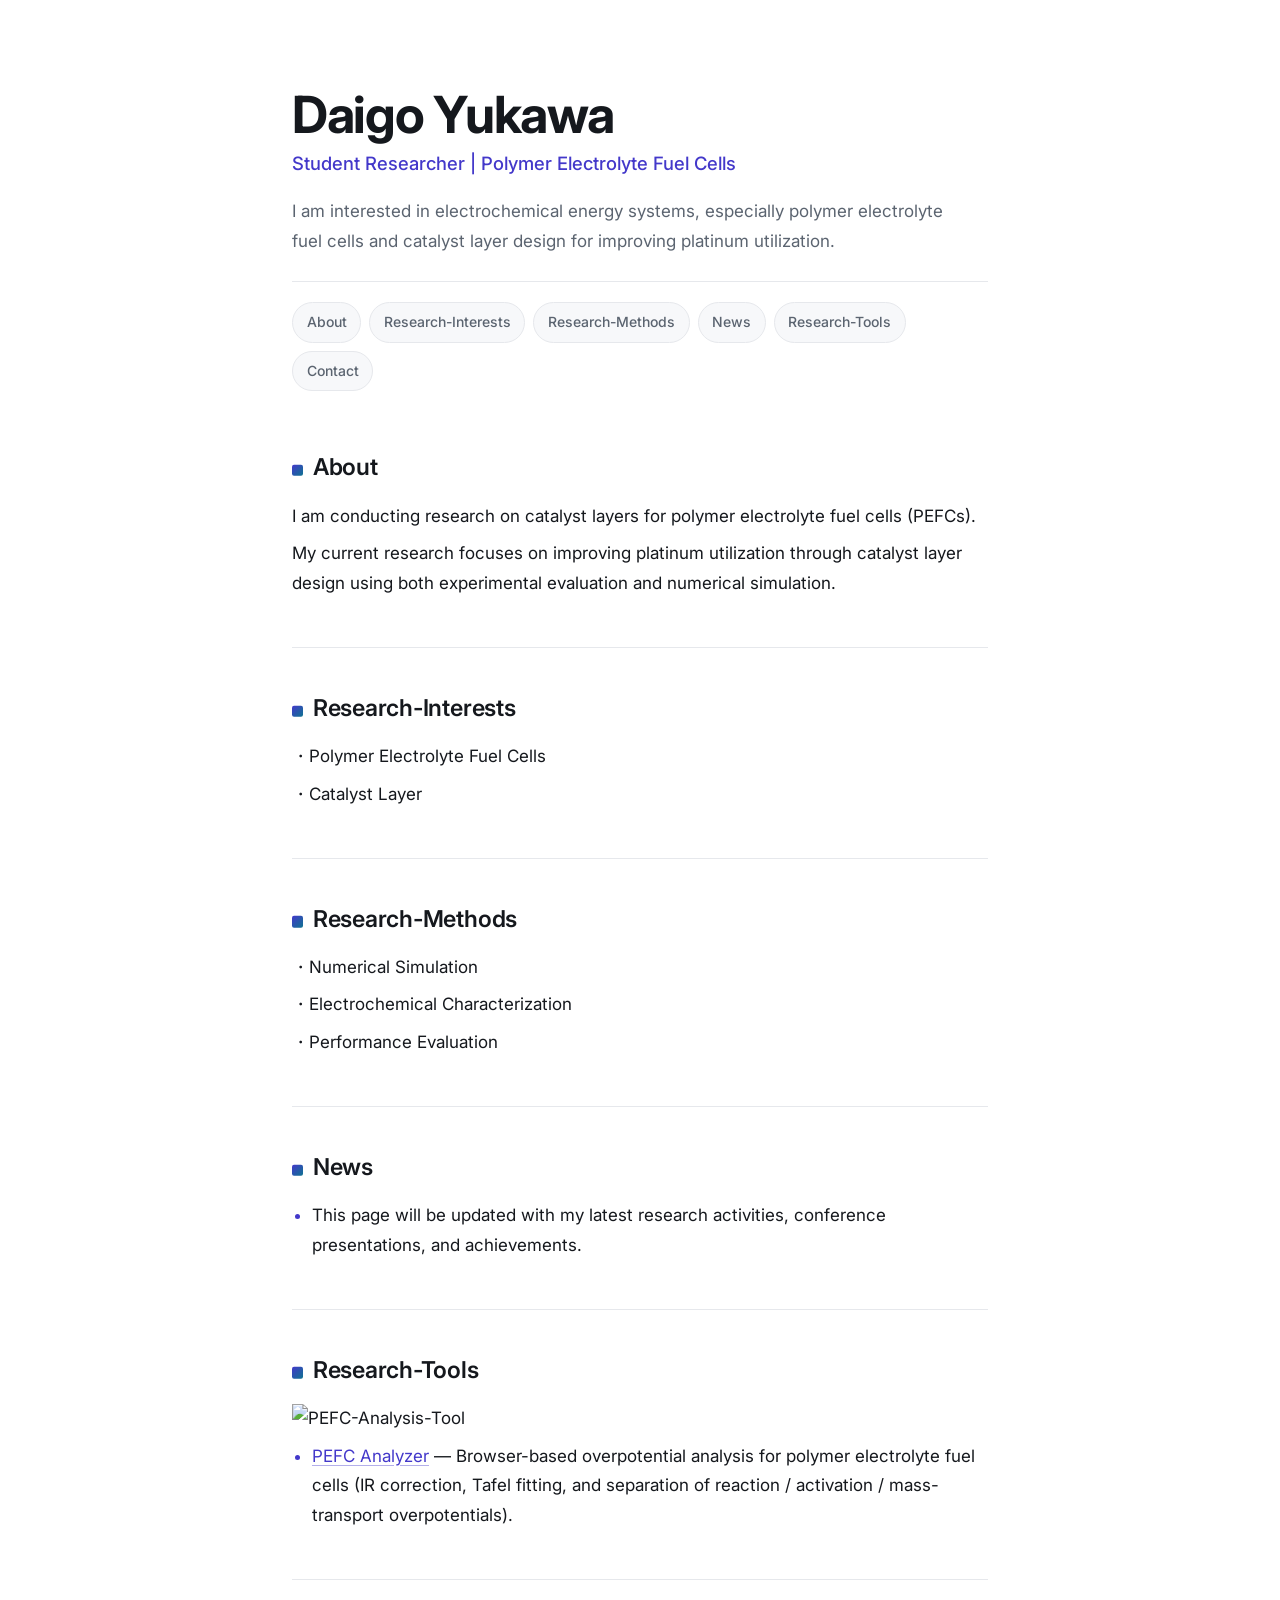
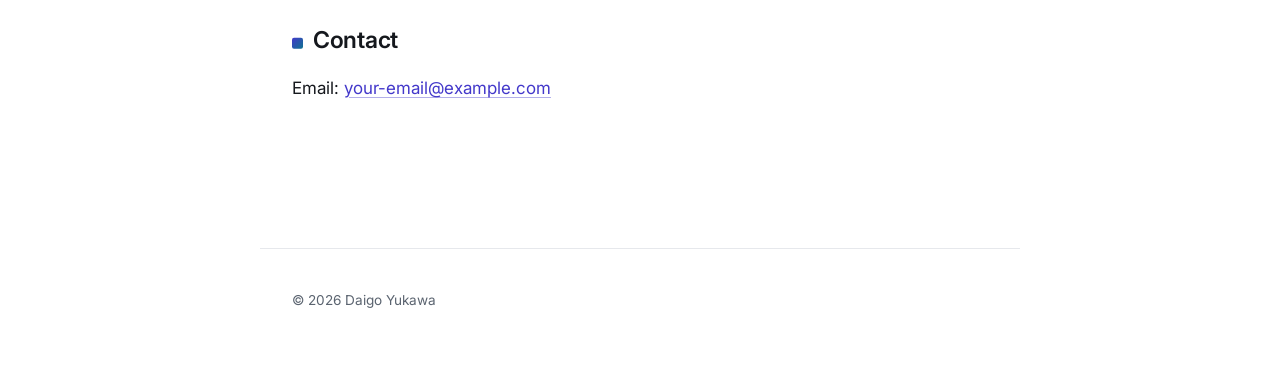
==== index.html @ 1e5432e8 "Update index.html" ====
<!DOCTYPE html>
<html lang="en">
<head>
  <meta charset="UTF-8">
  <meta name="viewport" content="width=device-width, initial-scale=1.0">

  <!-- SEO / 共有用メタ（表示テキストは変更せず、既存内容から流用） -->
  <meta name="description" content="Daigo Yukawa — Student researcher on polymer electrolyte fuel cells and catalyst layer design for improving platinum utilization.">
  <meta name="author" content="Daigo Yukawa">
  <meta name="color-scheme" content="light dark">
  <meta name="theme-color" content="#ffffff" media="(prefers-color-scheme: light)">
  <meta name="theme-color" content="#0a0c11" media="(prefers-color-scheme: dark)">
  <meta property="og:title" content="Daigo Yukawa | Research Portfolio">
  <meta property="og:description" content="Student researcher on polymer electrolyte fuel cells and catalyst layer design.">
  <meta property="og:type" content="website">
  <meta property="og:url" content="https://yukawadaigo.github.io">

  <title>Daigo | Research Portfolio</title>

  <link rel="preconnect" href="https://fonts.googleapis.com">
  <link rel="preconnect" href="https://fonts.gstatic.com" crossorigin>
  <link href="https://fonts.googleapis.com/css2?family=Inter:wght@400;500;600;700&display=swap" rel="stylesheet">
  <link rel="stylesheet" href="style.css">
</head>

<body>
  <header class="hero">
    <div class="hero-text">
      <h1>Daigo Yukawa</h1>
      <p class="subtitle">
        Student Researcher | Polymer Electrolyte Fuel Cells
      </p>
      <p>
        I am interested in electrochemical energy systems, especially polymer
        electrolyte fuel cells and catalyst layer design for improving platinum utilization.
      </p>

      <nav>
        <a href="#about">About</a>
        <a href="#research-interests">Research-Interests</a>
        <a href="#research-methods">Research-Methods</a>
        <a href="#news">News</a>
        <a href="#research-tools">Research-Tools</a>
        <a href="#contact">Contact</a>
      </nav>
    </div>
  </header>

  <main>
    <section id="about">
      <h2>About</h2>
      <p>I am conducting research on catalyst layers for polymer electrolyte fuel cells (PEFCs).</p>
      <p>My current research focuses on improving platinum utilization through catalyst layer design using both experimental evaluation and numerical simulation.
      </p>
    </section>

    <section id="research-interests">
      <h2>Research-Interests</h2>
      <p>・Polymer Electrolyte Fuel Cells</p>
      <p>・Catalyst Layer</p>
    </section>

    <section id="research-methods">
      <h2>Research-Methods</h2>
      <p>・Numerical Simulation</p>
      <p>・Electrochemical Characterization</p>
      <p>・Performance Evaluation</p>
    </section>

    <section id="news">
      <h2>News</h2>
      <ul>
        <li>This page will be updated with my latest research activities, conference presentations, and achievements.</li>
      </ul>
    </section>

    <section id="research-tools">
      <h2>Research-Tools</h2>
      <img src="images/pefc-analyzer.png"
     alt="PEFC-Analysis-Tool"
     width="500">
      <ul>
        <li><a href="pefc-analyzer.html">PEFC Analyzer</a> — Browser-based overpotential analysis for polymer electrolyte fuel cells (IR correction, Tafel fitting, and separation of reaction / activation / mass-transport overpotentials).</li>
      </ul>
    </section>

    <section id="contact">
      <h2>Contact</h2>
      <p>Email: <a href="mailto:your-email@example.com">your-email@example.com</a></p>
    </section>
  </main>

  <footer>
    <p>© <span id="year">2026</span> Daigo Yukawa</p>
  </footer>

  <script>document.getElementById("year").textContent = new Date().getFullYear();</script>
</body>
</html>
---- style.css ----
/* ============================================================
   Daigo Yukawa — Research Portfolio
   International-standard academic homepage stylesheet
   ------------------------------------------------------------
   ・自動ライト/ダーク（prefers-color-scheme）
   ・流体タイポグラフィ（clamp）でスマホ〜大画面までシームレス
   ・アクセシビリティ（focus-visible / コントラスト / 動き軽減）
   ・印刷（CV出力）最適化
   推奨フォント（<head> に追加）:
   <link href="https://fonts.googleapis.com/css2?family=Inter:wght@400;500;600;700&display=swap" rel="stylesheet">
   ============================================================ */

/* ---------- design tokens ---------- */
:root {
  --maxw: 720px;
  --pad: clamp(1.25rem, 5vw, 2rem);

  /* light (default) */
  --bg:      #ffffff;
  --surface: #f7f8fa;
  --ink:     #15181d;
  --muted:   #5b6470;
  --line:    #e6e8ec;
  --accent:  #4338ca;          /* indigo */
  --accent-2:#0e7490;          /* teal   */
  --ring:    rgba(67, 56, 202, .35);
  --shadow:  0 1px 2px rgba(20,24,31,.04), 0 10px 30px rgba(20,24,31,.06);
}
@media (prefers-color-scheme: dark) {
  :root {
    --bg:      #0a0c11;
    --surface: #11151d;
    --ink:     #e9edf4;
    --muted:   #9aa3b2;
    --line:    #1d232e;
    --accent:  #7dd3fc;        /* cyan — 解析ツールと調和 */
    --accent-2:#a78bfa;        /* violet */
    --ring:    rgba(125, 211, 252, .4);
    --shadow:  0 1px 2px rgba(0,0,0,.4), 0 14px 40px rgba(0,0,0,.5);
  }
}

/* ---------- reset ---------- */
*, *::before, *::after { box-sizing: border-box; }
html {
  scroll-behavior: smooth;
  -webkit-text-size-adjust: 100%;           /* iOS の自動拡大を抑止 */
}
@media (prefers-reduced-motion: reduce) {
  html { scroll-behavior: auto; }
  *, *::before, *::after { animation-duration: .001ms !important; transition-duration: .001ms !important; }
}
body {
  margin: 0;
  background: var(--bg);
  color: var(--ink);
  font-family: "Inter", system-ui, -apple-system, "Hiragino Kaku Gothic ProN",
               "Noto Sans JP", Meiryo, sans-serif;
  font-size: clamp(1rem, 0.96rem + 0.2vw, 1.0625rem);
  line-height: 1.75;
  -webkit-font-smoothing: antialiased;
  text-rendering: optimizeLegibility;
  overflow-wrap: break-word;
}
img { max-width: 100%; height: auto; display: block; }

/* 共通の中央寄せコンテナ（hero / main を揃える） */
.hero, main { max-width: var(--maxw); margin-inline: auto; padding-inline: var(--pad); }

/* ---------- hero / header ---------- */
.hero { padding-top: clamp(3rem, 9vw, 5.5rem); padding-bottom: 1rem; }

h1 {
  font-size: clamp(2.1rem, 1.4rem + 3.4vw, 3.2rem);
  font-weight: 700;
  letter-spacing: -0.025em;
  line-height: 1.05;
  margin: 0 0 0.35rem;
}
.subtitle {
  font-size: clamp(1rem, 0.95rem + 0.4vw, 1.15rem);
  font-weight: 500;
  color: var(--accent);
  margin: 0 0 1.1rem;
}
.hero-text > p:not(.subtitle) {
  color: var(--muted);
  max-width: 60ch;
  margin: 0 0 1.5rem;
}

/* ---------- navigation ---------- */
nav {
  display: flex;
  flex-wrap: wrap;
  gap: 0.5rem;
  margin-top: 1.25rem;
  padding-top: 1.25rem;
  border-top: 1px solid var(--line);
}
nav a {
  text-decoration: none;
  color: var(--muted);
  font-size: 0.875rem;
  font-weight: 500;
  padding: 0.45rem 0.85rem;
  border: 1px solid var(--line);
  border-radius: 999px;
  background: var(--surface);
  transition: color .15s, border-color .15s, background .15s;
  white-space: nowrap;
}
nav a:hover { color: var(--accent); border-color: var(--accent); }

/* ---------- sections ---------- */
main { padding-bottom: clamp(3rem, 10vw, 6rem); }
section {
  padding-block: clamp(1.75rem, 5vw, 2.5rem);
  border-top: 1px solid var(--line);
  scroll-margin-top: 1.5rem;                 /* アンカー移動時の余白 */
}
section:first-child { border-top: none; }

h2 {
  font-size: clamp(1.2rem, 1.05rem + 0.6vw, 1.45rem);
  font-weight: 600;
  letter-spacing: -0.01em;
  margin: 0 0 0.85rem;
  display: flex;
  align-items: baseline;
  gap: 0.6rem;
}
h2::before {
  content: "";
  flex: none;
  width: 0.7rem;
  height: 0.7rem;
  border-radius: 2px;
  background: linear-gradient(135deg, var(--accent), var(--accent-2));
  transform: translateY(0.05rem);
}

p { margin: 0.5rem 0; }
ul { padding-left: 1.25rem; margin: 0.5rem 0; }
li { margin: 0.3rem 0; }
li::marker { color: var(--accent); }

/* ---------- links ---------- */
a {
  color: var(--accent);
  text-decoration-color: color-mix(in srgb, var(--accent) 40%, transparent);
  text-underline-offset: 3px;
}
a:hover { text-decoration-color: var(--accent); }
:where(a, button, input, [tabindex]):focus-visible {
  outline: 2px solid var(--accent);
  outline-offset: 3px;
  border-radius: 4px;
}

/* ---------- footer (任意) ---------- */
footer {
  max-width: var(--maxw);
  margin: 0 auto;
  padding: 2rem var(--pad) 3rem;
  color: var(--muted);
  font-size: 0.85rem;
  border-top: 1px solid var(--line);
}

/* ---------- 小画面の微調整 ---------- */
@media (max-width: 420px) {
  nav { gap: 0.4rem; }
  nav a { padding: 0.4rem 0.7rem; font-size: 0.82rem; }
}

/* ---------- 大画面で行長を快適に保つ ---------- */
@media (min-width: 1200px) {
  :root { --maxw: 760px; }
}

/* ---------- 印刷（CV / PDF 化）---------- */
@media print {
  :root { --bg:#fff; --ink:#000; --muted:#333; --line:#bbb; --accent:#000; --accent-2:#000; }
  body { font-size: 11pt; line-height: 1.45; }
  nav, footer { display: none; }
  section { break-inside: avoid; border-top: 1px solid #ccc; }
  a { color: #000; text-decoration: underline; }
  a[href^="http"]::after { content: " (" attr(href) ")"; font-size: 9pt; color: #555; }
}
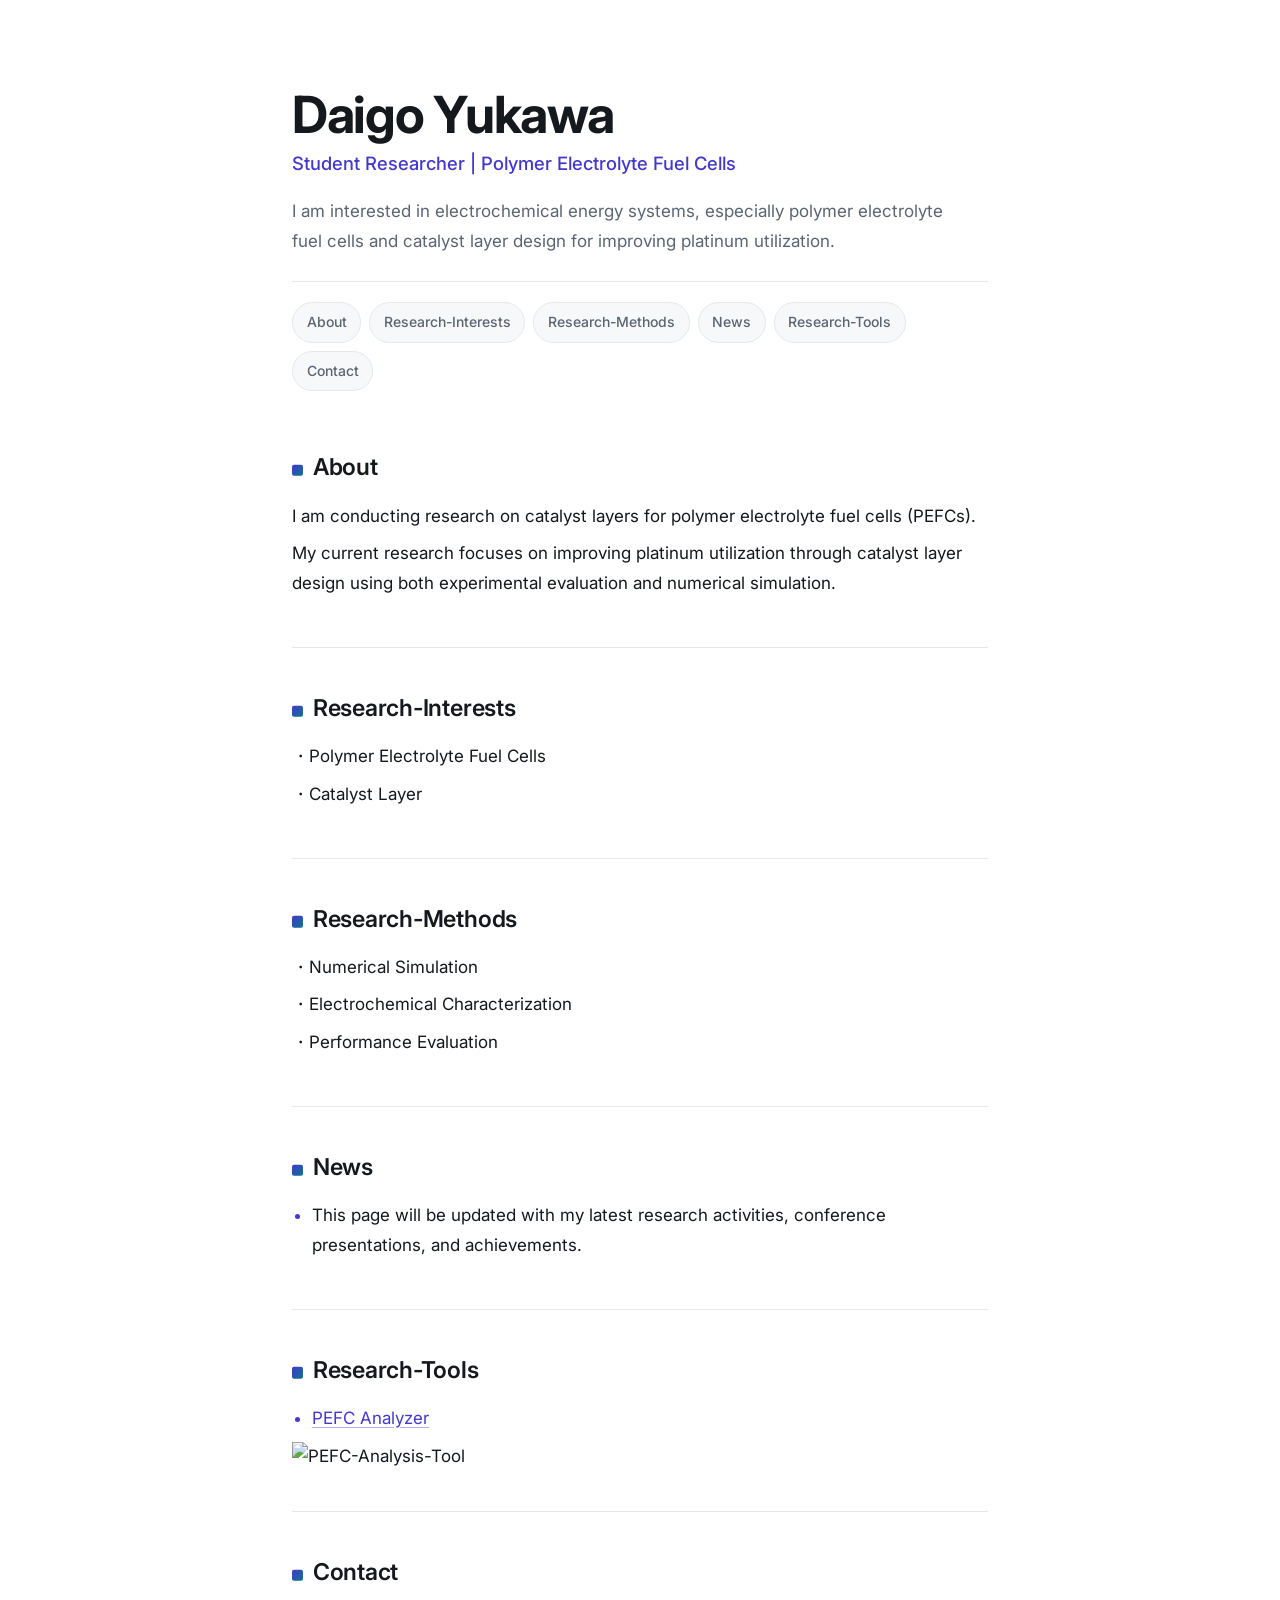
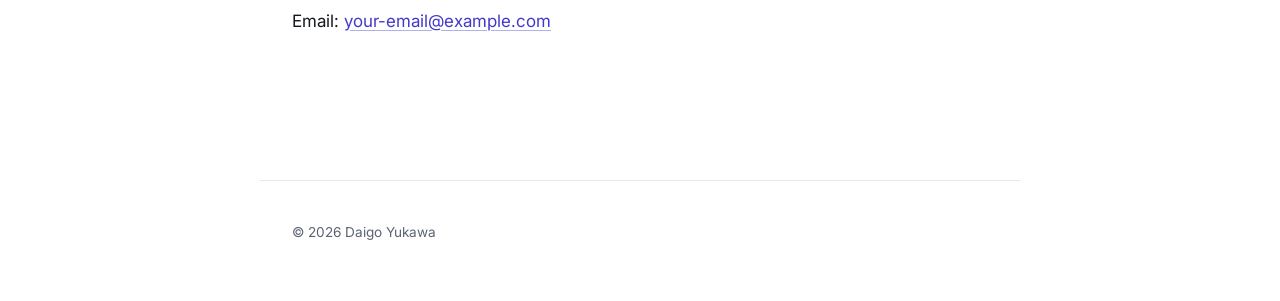
==== commit 63c0f931: "Update index.html" ====
--- a/index.html
+++ b/index.html
@@ -76,12 +76,12 @@
 
     <section id="research-tools">
       <h2>Research-Tools</h2>
+      <ul>
+        <li><a href="pefc-analyzer.html">PEFC Analyzer</a> </li>
+      </ul>
       <img src="images/pefc-analyzer.png"
      alt="PEFC-Analysis-Tool"
      width="500">
-      <ul>
-        <li><a href="pefc-analyzer.html">PEFC Analyzer</a> — Browser-based overpotential analysis for polymer electrolyte fuel cells (IR correction, Tafel fitting, and separation of reaction / activation / mass-transport overpotentials).</li>
-      </ul>
     </section>
 
     <section id="contact">
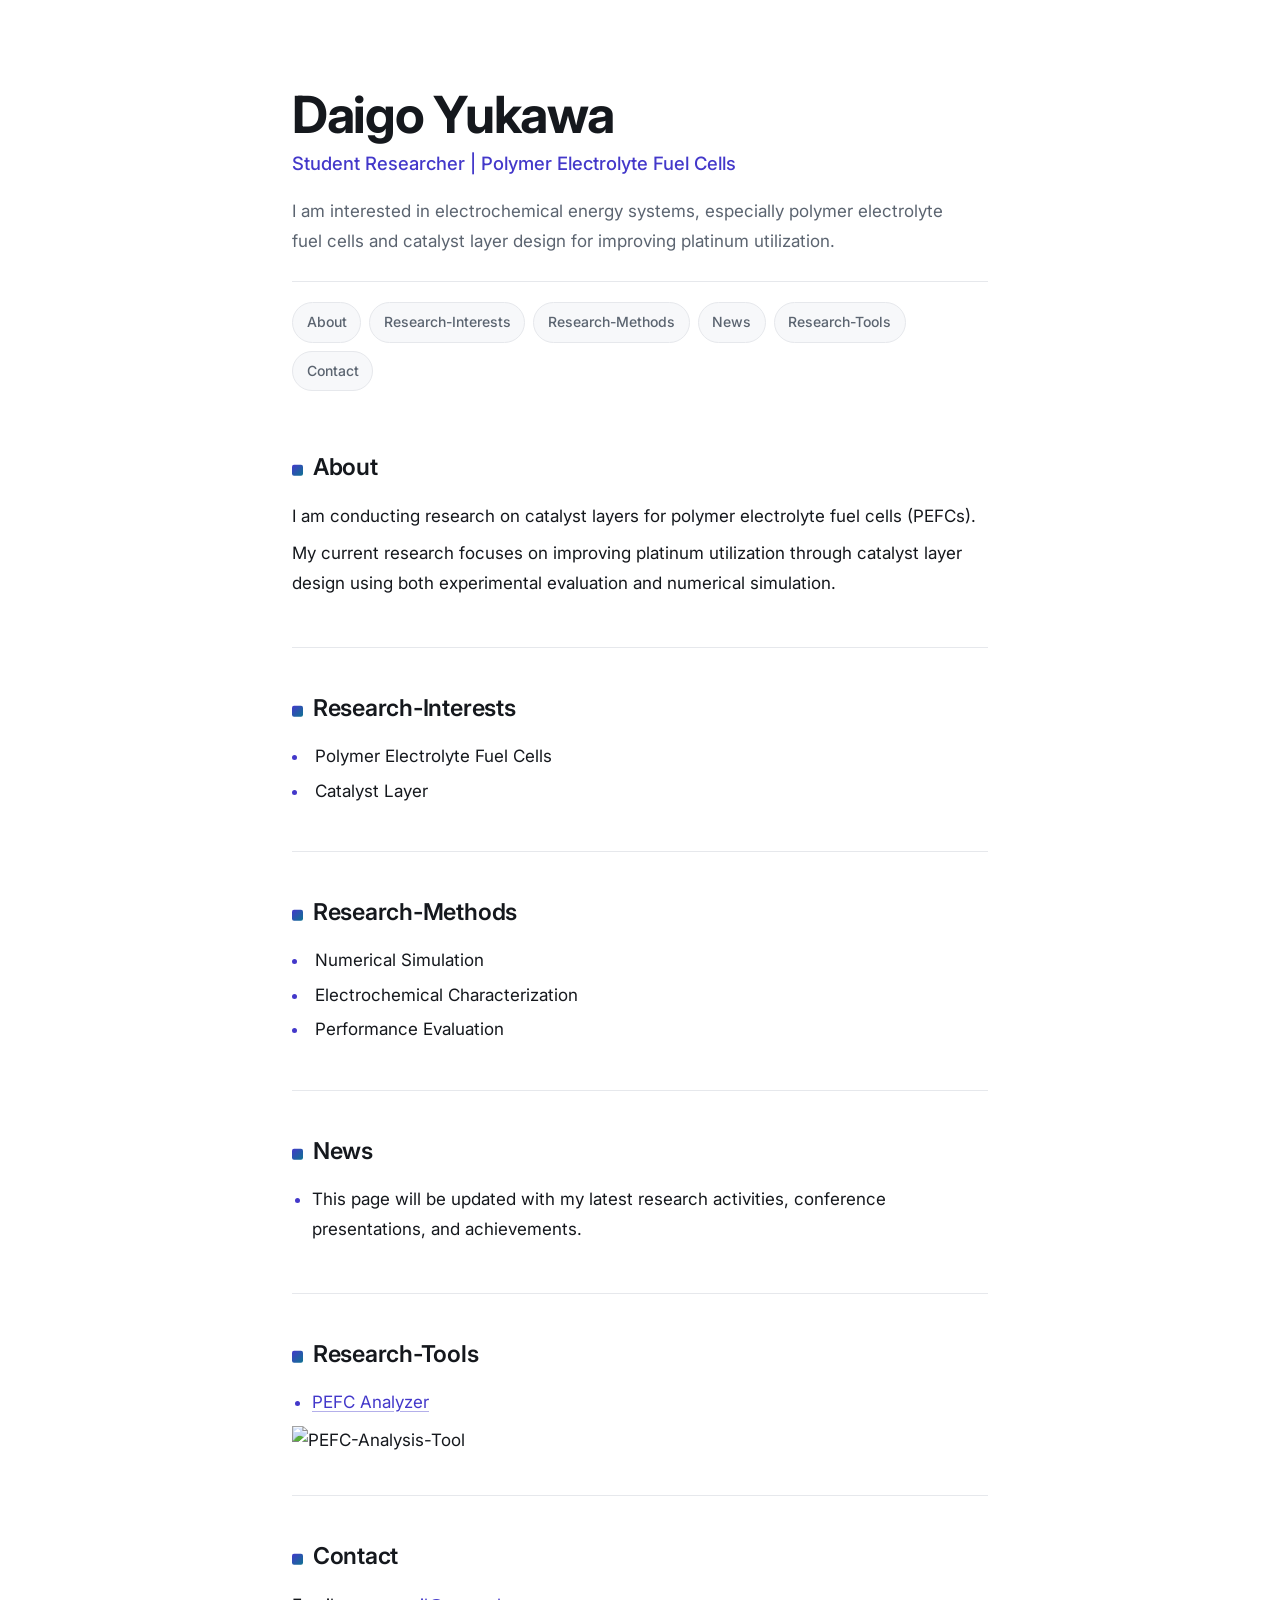
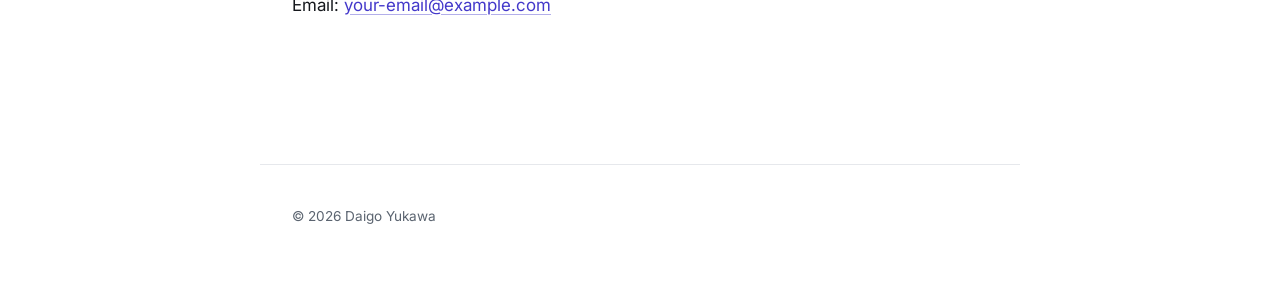
==== commit 3aca45bd: "Update index.html" ====
--- a/index.html
+++ b/index.html
@@ -56,15 +56,15 @@
 
     <section id="research-interests">
       <h2>Research-Interests</h2>
-      <p>・Polymer Electrolyte Fuel Cells</p>
-      <p>・Catalyst Layer</p>
+      <li>Polymer Electrolyte Fuel Cells</li>
+      <li>Catalyst Layer</li>
     </section>
 
     <section id="research-methods">
       <h2>Research-Methods</h2>
-      <p>・Numerical Simulation</p>
-      <p>・Electrochemical Characterization</p>
-      <p>・Performance Evaluation</p>
+      <li>Numerical Simulation</li>
+      <li>Electrochemical Characterization</li>
+      <li>Performance Evaluation</li>
     </section>
 
     <section id="news">
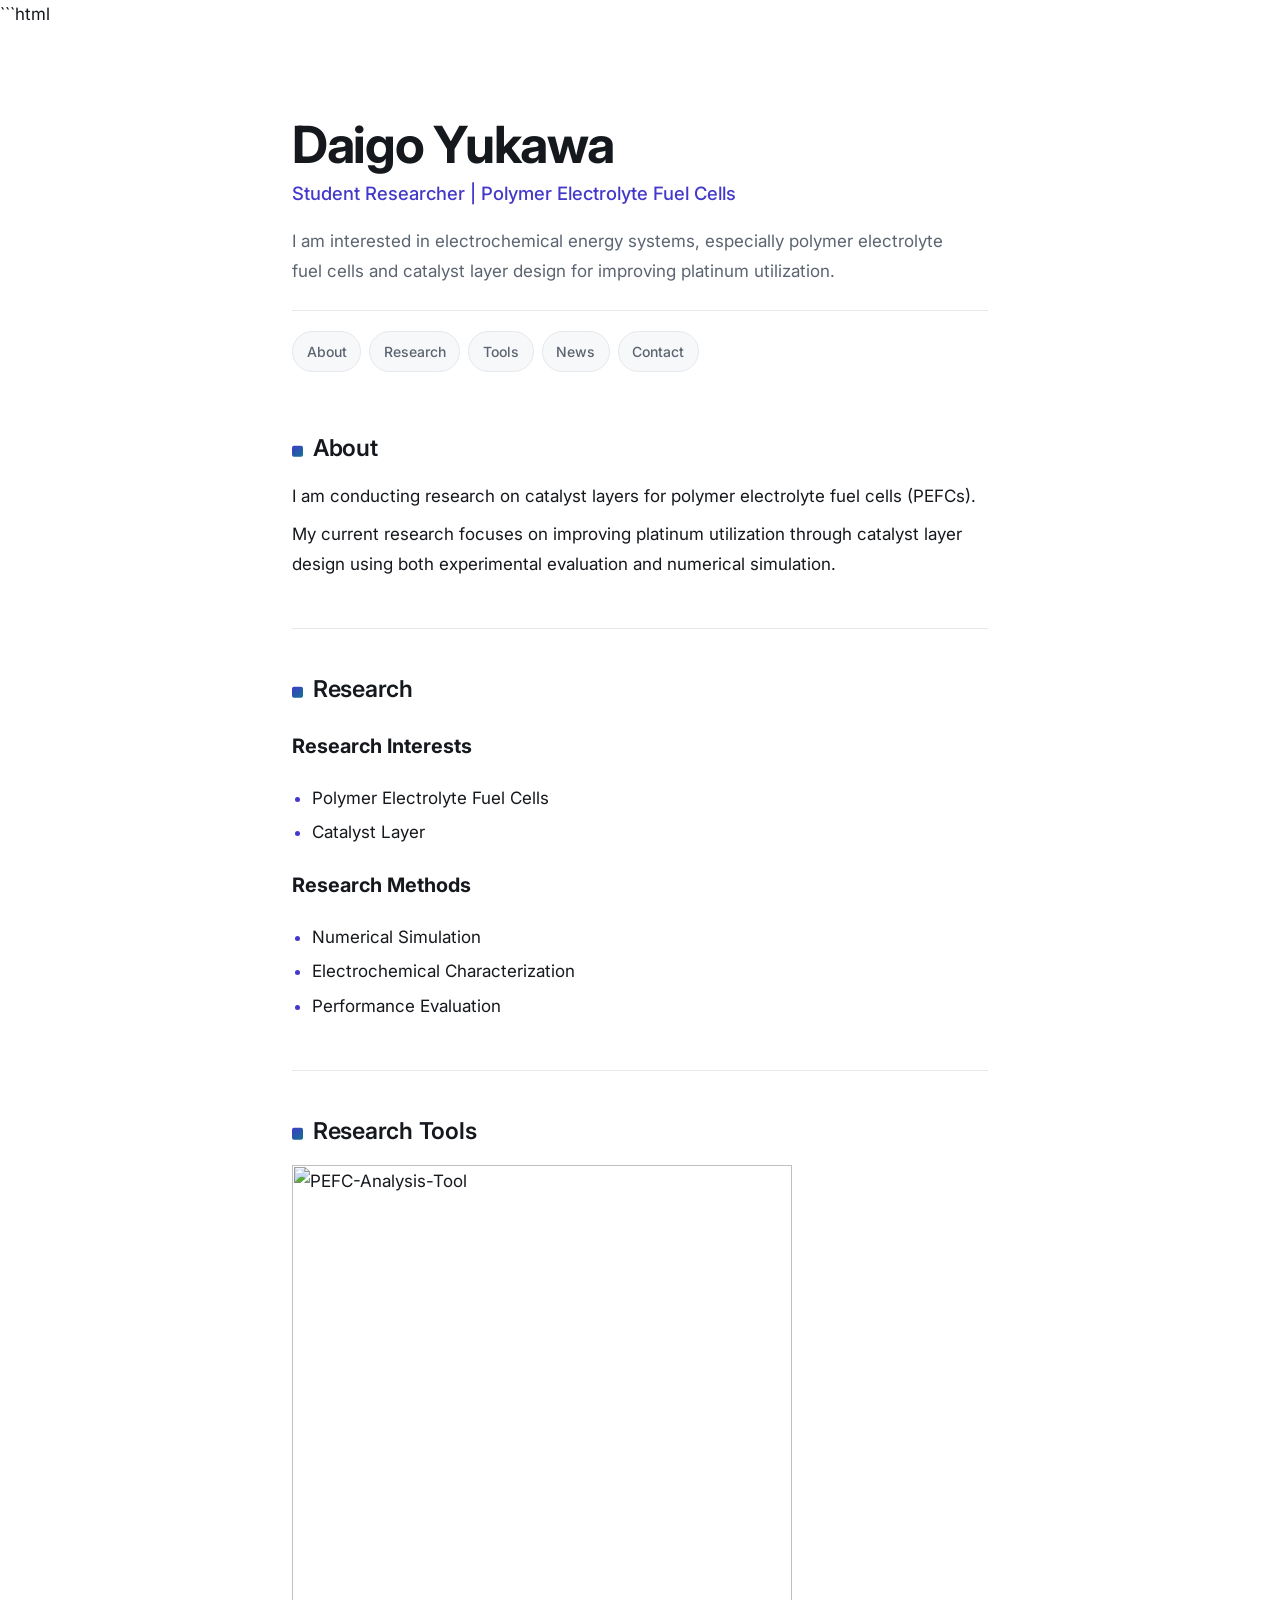
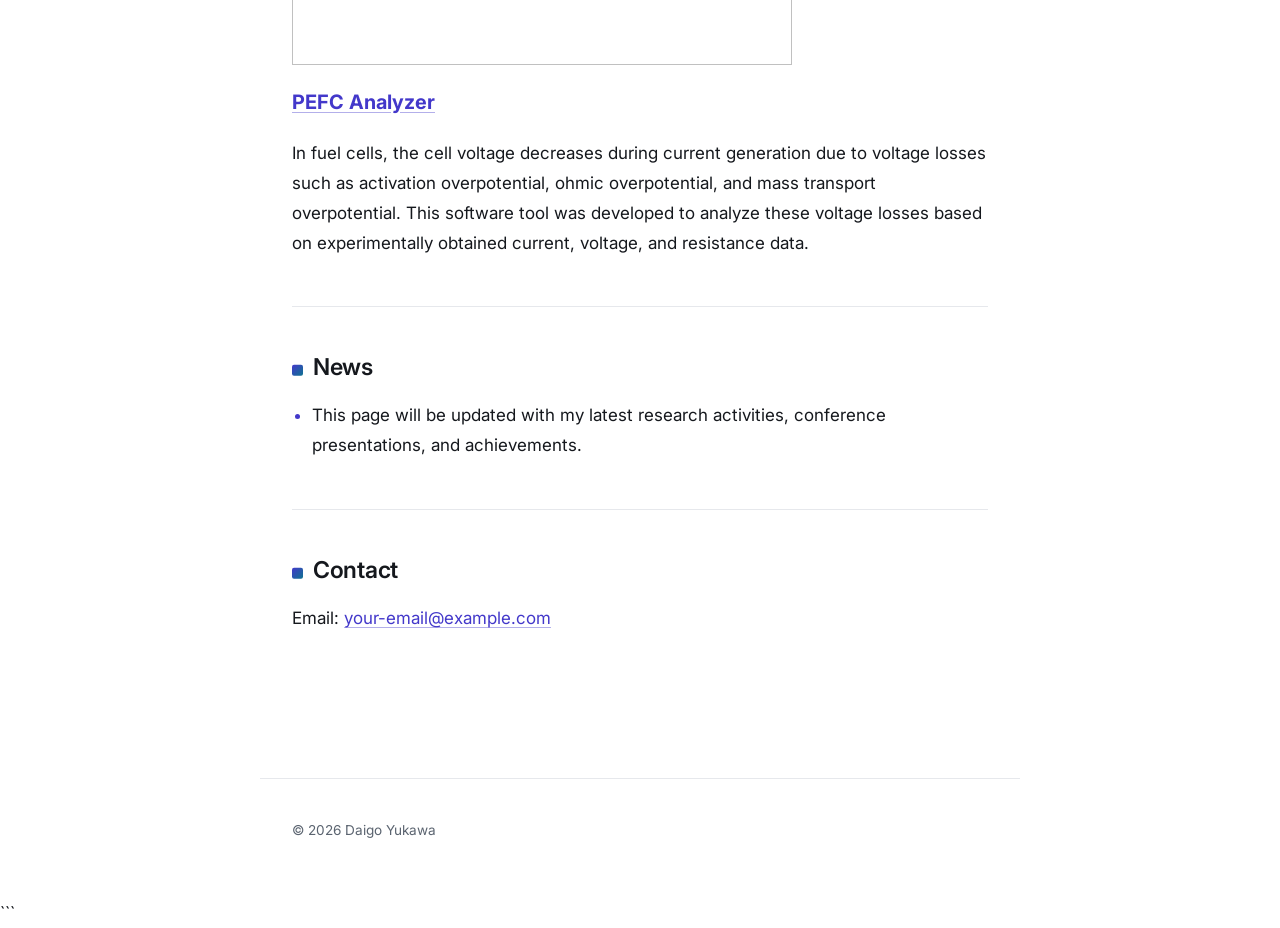
==== commit b8709c9c: "Update index.html" ====
--- a/index.html
+++ b/index.html
@@ -1,3 +1,4 @@
+```html
 <!DOCTYPE html>
 <html lang="en">
 <head>
@@ -27,66 +28,104 @@
   <header class="hero">
     <div class="hero-text">
       <h1>Daigo Yukawa</h1>
+
       <p class="subtitle">
         Student Researcher | Polymer Electrolyte Fuel Cells
       </p>
+
       <p>
         I am interested in electrochemical energy systems, especially polymer
         electrolyte fuel cells and catalyst layer design for improving platinum utilization.
       </p>
 
-      <nav>
+      <nav aria-label="Main navigation">
         <a href="#about">About</a>
-        <a href="#research-interests">Research-Interests</a>
-        <a href="#research-methods">Research-Methods</a>
+        <a href="#research">Research</a>
+        <a href="#research-tools">Tools</a>
         <a href="#news">News</a>
-        <a href="#research-tools">Research-Tools</a>
         <a href="#contact">Contact</a>
       </nav>
     </div>
   </header>
 
   <main>
-    <section id="about">
+    <!-- About -->
+    <section id="about" class="section">
       <h2>About</h2>
-      <p>I am conducting research on catalyst layers for polymer electrolyte fuel cells (PEFCs).</p>
-      <p>My current research focuses on improving platinum utilization through catalyst layer design using both experimental evaluation and numerical simulation.
+
+      <p>
+        I am conducting research on catalyst layers for polymer electrolyte fuel cells (PEFCs).
+      </p>
+
+      <p>
+        My current research focuses on improving platinum utilization through catalyst layer design using both experimental evaluation and numerical simulation.
       </p>
     </section>
 
-    <section id="research-interests">
-      <h2>Research-Interests</h2>
-      <li>Polymer Electrolyte Fuel Cells</li>
-      <li>Catalyst Layer</li>
+    <!-- Research -->
+    <section id="research" class="section">
+      <h2>Research</h2>
+
+      <div class="section-grid">
+        <div class="card">
+          <h3>Research Interests</h3>
+          <ul>
+            <li>Polymer Electrolyte Fuel Cells</li>
+            <li>Catalyst Layer</li>
+          </ul>
+        </div>
+
+        <div class="card">
+          <h3>Research Methods</h3>
+          <ul>
+            <li>Numerical Simulation</li>
+            <li>Electrochemical Characterization</li>
+            <li>Performance Evaluation</li>
+          </ul>
+        </div>
+      </div>
     </section>
 
-    <section id="research-methods">
-      <h2>Research-Methods</h2>
-      <li>Numerical Simulation</li>
-      <li>Electrochemical Characterization</li>
-      <li>Performance Evaluation</li>
+    <!-- Research Tools -->
+    <section id="research-tools" class="section">
+      <h2>Research Tools</h2>
+
+      <article class="tool-card">
+        <div class="tool-image">
+          <img
+            src="images/pefc-analyzer.png"
+            alt="PEFC-Analysis-Tool"
+            width="500">
+        </div>
+
+        <div class="tool-content">
+          <h3>
+            <a href="pefc-analyzer.html">PEFC Analyzer</a>
+          </h3>
+
+          <p>
+            In fuel cells, the cell voltage decreases during current generation due to voltage losses such as activation overpotential, ohmic overpotential, and mass transport overpotential. This software tool was developed to analyze these voltage losses based on experimentally obtained current, voltage, and resistance data.
+          </p>
+        </div>
+      </article>
     </section>
 
-    <section id="news">
+    <!-- News -->
+    <section id="news" class="section">
       <h2>News</h2>
+
       <ul>
         <li>This page will be updated with my latest research activities, conference presentations, and achievements.</li>
       </ul>
     </section>
 
-    <section id="research-tools">
-      <h2>Research-Tools</h2>
-      <ul>
-        <li><a href="pefc-analyzer.html">PEFC Analyzer</a> </li>
-      </ul>
-      <img src="images/pefc-analyzer.png"
-     alt="PEFC-Analysis-Tool"
-     width="500">
-    </section>
+    <!-- Contact -->
+    <section id="contact" class="section">
+      <h2>Contact</h2>
 
-    <section id="contact">
-      <h2>Contact</h2>
-      <p>Email: <a href="mailto:your-email@example.com">your-email@example.com</a></p>
+      <p>
+        Email: <a href="mailto:your-email@example.com">your-email@example.com</a>
+      </p>
     </section>
   </main>
 
@@ -94,6 +133,9 @@
     <p>© <span id="year">2026</span> Daigo Yukawa</p>
   </footer>
 
-  <script>document.getElementById("year").textContent = new Date().getFullYear();</script>
+  <script>
+    document.getElementById("year").textContent = new Date().getFullYear();
+  </script>
 </body>
 </html>
+```
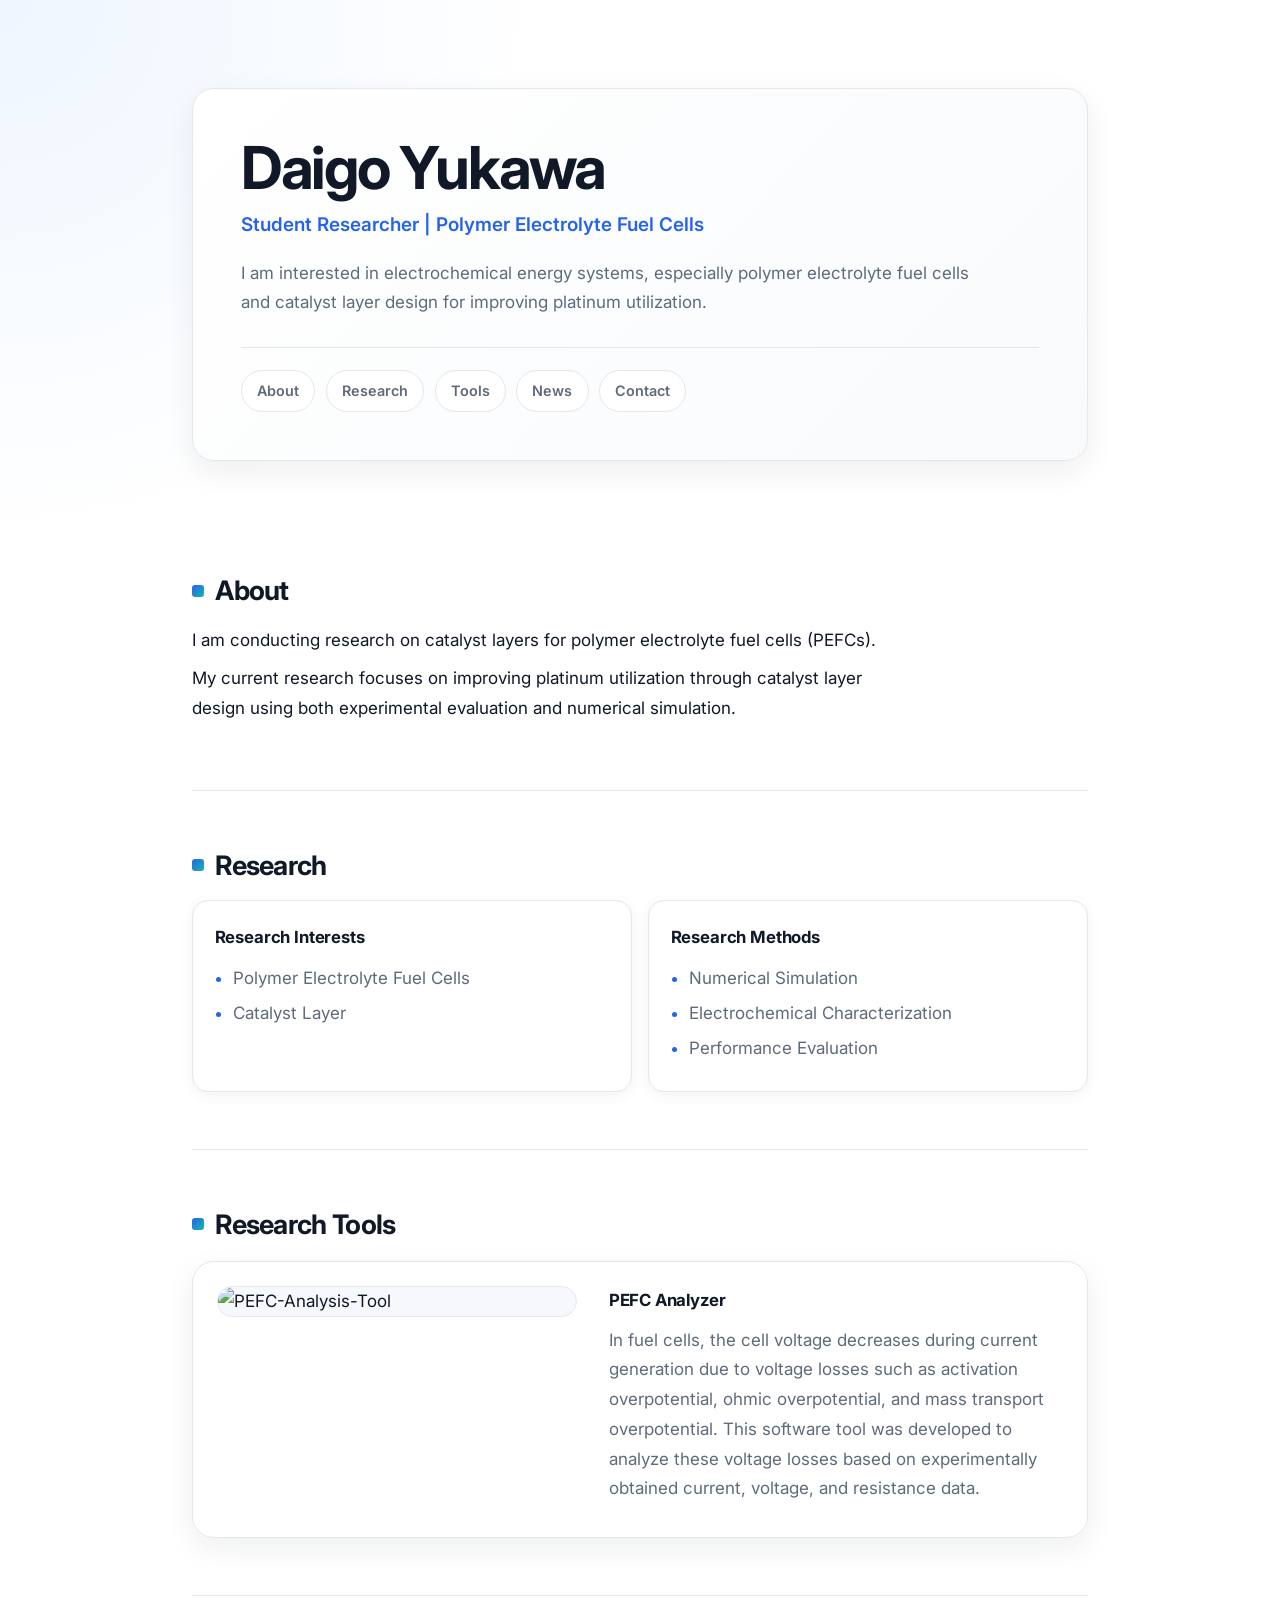
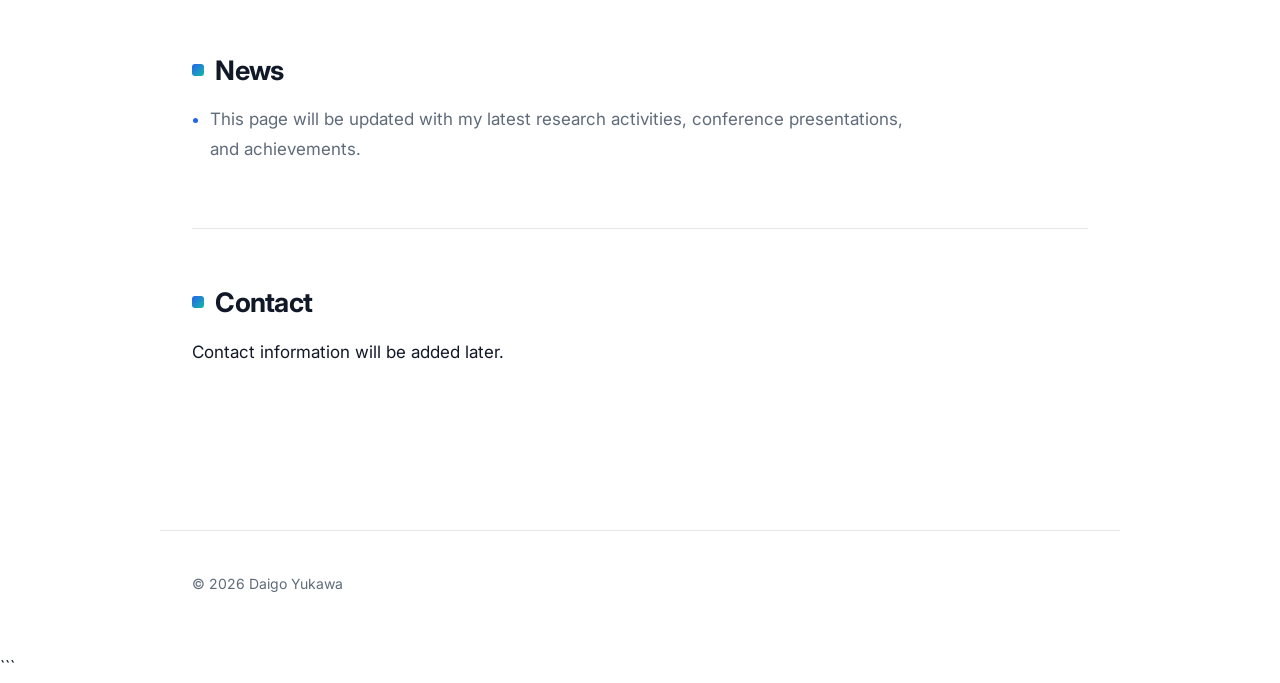
==== commit a684c7e9: "Update index.html" ====
--- a/index.html
+++ b/index.html
@@ -1,4 +1,3 @@
-```html
 <!DOCTYPE html>
 <html lang="en">
 <head>
@@ -124,7 +123,7 @@
       <h2>Contact</h2>
 
       <p>
-        Email: <a href="mailto:your-email@example.com">your-email@example.com</a>
+        Contact information will be added later.
       </p>
     </section>
   </main>
--- a/style.css
+++ b/style.css
@@ -1,190 +1,456 @@
 /* ============================================================
    Daigo Yukawa — Research Portfolio
-   International-standard academic homepage stylesheet
-   ------------------------------------------------------------
-   ・自動ライト/ダーク（prefers-color-scheme）
-   ・流体タイポグラフィ（clamp）でスマホ〜大画面までシームレス
-   ・アクセシビリティ（focus-visible / コントラスト / 動き軽減）
-   ・印刷（CV出力）最適化
-   推奨フォント（<head> に追加）:
-   <link href="https://fonts.googleapis.com/css2?family=Inter:wght@400;500;600;700&display=swap" rel="stylesheet">
+   Academic Research Homepage Stylesheet
    ============================================================ */
 
 /* ---------- design tokens ---------- */
 :root {
-  --maxw: 720px;
-  --pad: clamp(1.25rem, 5vw, 2rem);
-
-  /* light (default) */
-  --bg:      #ffffff;
-  --surface: #f7f8fa;
-  --ink:     #15181d;
-  --muted:   #5b6470;
-  --line:    #e6e8ec;
-  --accent:  #4338ca;          /* indigo */
-  --accent-2:#0e7490;          /* teal   */
-  --ring:    rgba(67, 56, 202, .35);
-  --shadow:  0 1px 2px rgba(20,24,31,.04), 0 10px 30px rgba(20,24,31,.06);
-}
+  --maxw: 960px;
+  --textw: 720px;
+  --pad: clamp(1.25rem, 4vw, 2rem);
+
+  --bg: #ffffff;
+  --bg-soft: #f6f8fb;
+  --surface: #ffffff;
+  --surface-soft: #f8fafc;
+  --ink: #111827;
+  --muted: #5f6b7a;
+  --line: #e5e7eb;
+
+  --accent: #2563eb;
+  --accent-dark: #1d4ed8;
+  --accent-soft: #eff6ff;
+
+  --shadow: 0 10px 30px rgba(15, 23, 42, 0.07);
+  --shadow-soft: 0 4px 16px rgba(15, 23, 42, 0.05);
+
+  --radius-lg: 22px;
+  --radius-md: 16px;
+  --radius-sm: 10px;
+}
+
 @media (prefers-color-scheme: dark) {
   :root {
-    --bg:      #0a0c11;
-    --surface: #11151d;
-    --ink:     #e9edf4;
-    --muted:   #9aa3b2;
-    --line:    #1d232e;
-    --accent:  #7dd3fc;        /* cyan — 解析ツールと調和 */
-    --accent-2:#a78bfa;        /* violet */
-    --ring:    rgba(125, 211, 252, .4);
-    --shadow:  0 1px 2px rgba(0,0,0,.4), 0 14px 40px rgba(0,0,0,.5);
+    --bg: #0b0f17;
+    --bg-soft: #101624;
+    --surface: #111827;
+    --surface-soft: #151e2e;
+    --ink: #e5e7eb;
+    --muted: #9ca3af;
+    --line: #263244;
+
+    --accent: #60a5fa;
+    --accent-dark: #93c5fd;
+    --accent-soft: rgba(96, 165, 250, 0.12);
+
+    --shadow: 0 12px 36px rgba(0, 0, 0, 0.35);
+    --shadow-soft: 0 6px 20px rgba(0, 0, 0, 0.25);
   }
 }
 
 /* ---------- reset ---------- */
-*, *::before, *::after { box-sizing: border-box; }
+*, *::before, *::after {
+  box-sizing: border-box;
+}
+
 html {
   scroll-behavior: smooth;
-  -webkit-text-size-adjust: 100%;           /* iOS の自動拡大を抑止 */
-}
+  -webkit-text-size-adjust: 100%;
+}
+
 @media (prefers-reduced-motion: reduce) {
-  html { scroll-behavior: auto; }
-  *, *::before, *::after { animation-duration: .001ms !important; transition-duration: .001ms !important; }
-}
+  html {
+    scroll-behavior: auto;
+  }
+
+  *, *::before, *::after {
+    animation-duration: 0.001ms !important;
+    transition-duration: 0.001ms !important;
+  }
+}
+
 body {
   margin: 0;
-  background: var(--bg);
+  background:
+    radial-gradient(circle at top left, var(--accent-soft), transparent 34rem),
+    var(--bg);
   color: var(--ink);
   font-family: "Inter", system-ui, -apple-system, "Hiragino Kaku Gothic ProN",
                "Noto Sans JP", Meiryo, sans-serif;
-  font-size: clamp(1rem, 0.96rem + 0.2vw, 1.0625rem);
+  font-size: clamp(1rem, 0.97rem + 0.18vw, 1.0625rem);
   line-height: 1.75;
   -webkit-font-smoothing: antialiased;
   text-rendering: optimizeLegibility;
   overflow-wrap: break-word;
 }
-img { max-width: 100%; height: auto; display: block; }
-
-/* 共通の中央寄せコンテナ（hero / main を揃える） */
-.hero, main { max-width: var(--maxw); margin-inline: auto; padding-inline: var(--pad); }
-
-/* ---------- hero / header ---------- */
-.hero { padding-top: clamp(3rem, 9vw, 5.5rem); padding-bottom: 1rem; }
+
+img {
+  max-width: 100%;
+  height: auto;
+  display: block;
+}
+
+/* ---------- layout ---------- */
+.hero,
+main,
+footer {
+  max-width: var(--maxw);
+  margin-inline: auto;
+  padding-inline: var(--pad);
+}
+
+/* ---------- hero ---------- */
+.hero {
+  padding-top: clamp(3rem, 8vw, 5.5rem);
+  padding-bottom: clamp(2rem, 5vw, 3.5rem);
+}
+
+.hero-text {
+  background: linear-gradient(135deg, var(--surface), var(--surface-soft));
+  border: 1px solid var(--line);
+  border-radius: var(--radius-lg);
+  padding: clamp(1.6rem, 5vw, 3rem);
+  box-shadow: var(--shadow);
+}
 
 h1 {
-  font-size: clamp(2.1rem, 1.4rem + 3.4vw, 3.2rem);
+  font-size: clamp(2.25rem, 1.5rem + 3vw, 3.7rem);
   font-weight: 700;
-  letter-spacing: -0.025em;
+  letter-spacing: -0.04em;
   line-height: 1.05;
-  margin: 0 0 0.35rem;
-}
+  margin: 0 0 0.55rem;
+}
+
 .subtitle {
-  font-size: clamp(1rem, 0.95rem + 0.4vw, 1.15rem);
-  font-weight: 500;
   color: var(--accent);
+  font-size: clamp(1rem, 0.95rem + 0.35vw, 1.18rem);
+  font-weight: 600;
   margin: 0 0 1.1rem;
 }
+
 .hero-text > p:not(.subtitle) {
-  color: var(--muted);
-  max-width: 60ch;
-  margin: 0 0 1.5rem;
+  max-width: 68ch;
+  color: var(--muted);
+  margin: 0;
 }
 
 /* ---------- navigation ---------- */
 nav {
   display: flex;
   flex-wrap: wrap;
-  gap: 0.5rem;
-  margin-top: 1.25rem;
-  padding-top: 1.25rem;
+  gap: 0.65rem;
+  margin-top: 1.8rem;
+  padding-top: 1.4rem;
   border-top: 1px solid var(--line);
 }
+
 nav a {
-  text-decoration: none;
-  color: var(--muted);
-  font-size: 0.875rem;
-  font-weight: 500;
-  padding: 0.45rem 0.85rem;
+  display: inline-flex;
+  align-items: center;
+  justify-content: center;
+  min-height: 2.25rem;
+  padding: 0.45rem 0.95rem;
   border: 1px solid var(--line);
   border-radius: 999px;
   background: var(--surface);
-  transition: color .15s, border-color .15s, background .15s;
+  color: var(--muted);
+  font-size: 0.9rem;
+  font-weight: 600;
+  text-decoration: none;
   white-space: nowrap;
-}
-nav a:hover { color: var(--accent); border-color: var(--accent); }
-
-/* ---------- sections ---------- */
-main { padding-bottom: clamp(3rem, 10vw, 6rem); }
+  transition:
+    color 0.16s ease,
+    border-color 0.16s ease,
+    background 0.16s ease,
+    transform 0.16s ease;
+}
+
+nav a:hover {
+  color: var(--accent);
+  border-color: var(--accent);
+  background: var(--accent-soft);
+  transform: translateY(-1px);
+}
+
+/* ---------- main ---------- */
+main {
+  padding-bottom: clamp(3rem, 10vw, 6rem);
+}
+
+.section,
 section {
-  padding-block: clamp(1.75rem, 5vw, 2.5rem);
+  padding-block: clamp(2.2rem, 6vw, 3.6rem);
   border-top: 1px solid var(--line);
-  scroll-margin-top: 1.5rem;                 /* アンカー移動時の余白 */
-}
-section:first-child { border-top: none; }
-
+  scroll-margin-top: 2rem;
+}
+
+section:first-child {
+  border-top: none;
+}
+
+.section > p,
+section > p {
+  max-width: var(--textw);
+}
+
+/* ---------- headings ---------- */
 h2 {
-  font-size: clamp(1.2rem, 1.05rem + 0.6vw, 1.45rem);
-  font-weight: 600;
-  letter-spacing: -0.01em;
-  margin: 0 0 0.85rem;
   display: flex;
-  align-items: baseline;
-  gap: 0.6rem;
-}
+  align-items: center;
+  gap: 0.7rem;
+  margin: 0 0 1.2rem;
+  font-size: clamp(1.35rem, 1.12rem + 0.7vw, 1.75rem);
+  font-weight: 700;
+  letter-spacing: -0.025em;
+  line-height: 1.2;
+}
+
 h2::before {
   content: "";
+  width: 0.75rem;
+  height: 0.75rem;
   flex: none;
-  width: 0.7rem;
-  height: 0.7rem;
-  border-radius: 2px;
-  background: linear-gradient(135deg, var(--accent), var(--accent-2));
-  transform: translateY(0.05rem);
-}
-
-p { margin: 0.5rem 0; }
-ul { padding-left: 1.25rem; margin: 0.5rem 0; }
-li { margin: 0.3rem 0; }
-li::marker { color: var(--accent); }
+  border-radius: 3px;
+  background: linear-gradient(135deg, var(--accent), #14b8a6);
+}
+
+h3 {
+  margin: 0 0 0.75rem;
+  font-size: 1.05rem;
+  font-weight: 700;
+  letter-spacing: -0.01em;
+}
+
+/* ---------- text ---------- */
+p {
+  margin: 0.55rem 0;
+}
+
+ul {
+  margin: 0.6rem 0 0;
+  padding-left: 1.15rem;
+}
+
+li {
+  margin: 0.32rem 0;
+}
+
+li::marker {
+  color: var(--accent);
+}
 
 /* ---------- links ---------- */
 a {
   color: var(--accent);
-  text-decoration-color: color-mix(in srgb, var(--accent) 40%, transparent);
+  text-decoration-thickness: 1px;
   text-underline-offset: 3px;
 }
-a:hover { text-decoration-color: var(--accent); }
-:where(a, button, input, [tabindex]):focus-visible {
-  outline: 2px solid var(--accent);
+
+a:hover {
+  color: var(--accent-dark);
+}
+
+:where(a, button, input, textarea, select, [tabindex]):focus-visible {
+  outline: 3px solid rgba(37, 99, 235, 0.35);
   outline-offset: 3px;
-  border-radius: 4px;
-}
-
-/* ---------- footer (任意) ---------- */
+  border-radius: 6px;
+}
+
+/* ---------- cards ---------- */
+.section-grid {
+  display: grid;
+  grid-template-columns: repeat(2, minmax(0, 1fr));
+  gap: 1rem;
+  margin-top: 1.2rem;
+}
+
+.card {
+  background: var(--surface);
+  border: 1px solid var(--line);
+  border-radius: var(--radius-md);
+  padding: 1.35rem;
+  box-shadow: var(--shadow-soft);
+}
+
+.card h3 {
+  color: var(--ink);
+}
+
+.card ul {
+  color: var(--muted);
+}
+
+/* ---------- research tools ---------- */
+.tool-card {
+  display: grid;
+  grid-template-columns: minmax(260px, 0.95fr) minmax(0, 1.2fr);
+  gap: clamp(1.25rem, 4vw, 2rem);
+  align-items: start;
+  margin-top: 1.3rem;
+  padding: clamp(1.1rem, 3vw, 1.5rem);
+  background: var(--surface);
+  border: 1px solid var(--line);
+  border-radius: var(--radius-lg);
+  box-shadow: var(--shadow);
+}
+
+.tool-image {
+  overflow: hidden;
+  border: 1px solid var(--line);
+  border-radius: var(--radius-md);
+  background: var(--bg-soft);
+}
+
+.tool-image img {
+  width: 100%;
+  height: auto;
+  border-radius: var(--radius-md);
+}
+
+.tool-content h3 {
+  margin-bottom: 0.65rem;
+}
+
+.tool-content h3 a {
+  color: var(--ink);
+  text-decoration: none;
+}
+
+.tool-content h3 a:hover {
+  color: var(--accent);
+  text-decoration: underline;
+}
+
+.tool-content p {
+  color: var(--muted);
+  max-width: 62ch;
+}
+
+/* ---------- news / contact ---------- */
+#news ul,
+#contact p {
+  max-width: var(--textw);
+}
+
+#news li {
+  color: var(--muted);
+}
+
+#contact a {
+  font-weight: 600;
+}
+
+/* ---------- footer ---------- */
 footer {
-  max-width: var(--maxw);
-  margin: 0 auto;
-  padding: 2rem var(--pad) 3rem;
-  color: var(--muted);
-  font-size: 0.85rem;
+  padding-top: 2rem;
+  padding-bottom: 3rem;
+  color: var(--muted);
+  font-size: 0.875rem;
   border-top: 1px solid var(--line);
 }
 
-/* ---------- 小画面の微調整 ---------- */
+/* ---------- responsive ---------- */
+@media (max-width: 760px) {
+  :root {
+    --maxw: 100%;
+  }
+
+  .hero {
+    padding-top: 1.5rem;
+  }
+
+  .hero-text {
+    border-radius: var(--radius-md);
+  }
+
+  .section-grid {
+    grid-template-columns: 1fr;
+  }
+
+  .tool-card {
+    grid-template-columns: 1fr;
+  }
+
+  nav {
+    gap: 0.5rem;
+  }
+
+  nav a {
+    font-size: 0.85rem;
+    padding-inline: 0.8rem;
+  }
+}
+
 @media (max-width: 420px) {
-  nav { gap: 0.4rem; }
-  nav a { padding: 0.4rem 0.7rem; font-size: 0.82rem; }
-}
-
-/* ---------- 大画面で行長を快適に保つ ---------- */
-@media (min-width: 1200px) {
-  :root { --maxw: 760px; }
-}
-
-/* ---------- 印刷（CV / PDF 化）---------- */
+  body {
+    line-height: 1.7;
+  }
+
+  .hero-text {
+    padding: 1.35rem;
+  }
+
+  h1 {
+    font-size: 2.15rem;
+  }
+
+  nav a {
+    width: calc(50% - 0.25rem);
+  }
+
+  .card,
+  .tool-card {
+    padding: 1rem;
+  }
+}
+
+/* ---------- print ---------- */
 @media print {
-  :root { --bg:#fff; --ink:#000; --muted:#333; --line:#bbb; --accent:#000; --accent-2:#000; }
-  body { font-size: 11pt; line-height: 1.45; }
-  nav, footer { display: none; }
-  section { break-inside: avoid; border-top: 1px solid #ccc; }
-  a { color: #000; text-decoration: underline; }
-  a[href^="http"]::after { content: " (" attr(href) ")"; font-size: 9pt; color: #555; }
-}
+  :root {
+    --bg: #ffffff;
+    --surface: #ffffff;
+    --surface-soft: #ffffff;
+    --ink: #000000;
+    --muted: #333333;
+    --line: #bbbbbb;
+    --accent: #000000;
+    --accent-dark: #000000;
+    --accent-soft: transparent;
+    --shadow: none;
+    --shadow-soft: none;
+  }
+
+  body {
+    background: #ffffff;
+    font-size: 11pt;
+    line-height: 1.45;
+  }
+
+  nav,
+  footer {
+    display: none;
+  }
+
+  .hero-text,
+  .card,
+  .tool-card {
+    box-shadow: none;
+    border: 1px solid #bbbbbb;
+  }
+
+  section {
+    break-inside: avoid;
+  }
+
+  a {
+    color: #000000;
+    text-decoration: underline;
+  }
+
+  a[href^="http"]::after {
+    content: " (" attr(href) ")";
+    font-size: 9pt;
+    color: #555555;
+  }
+}
+```
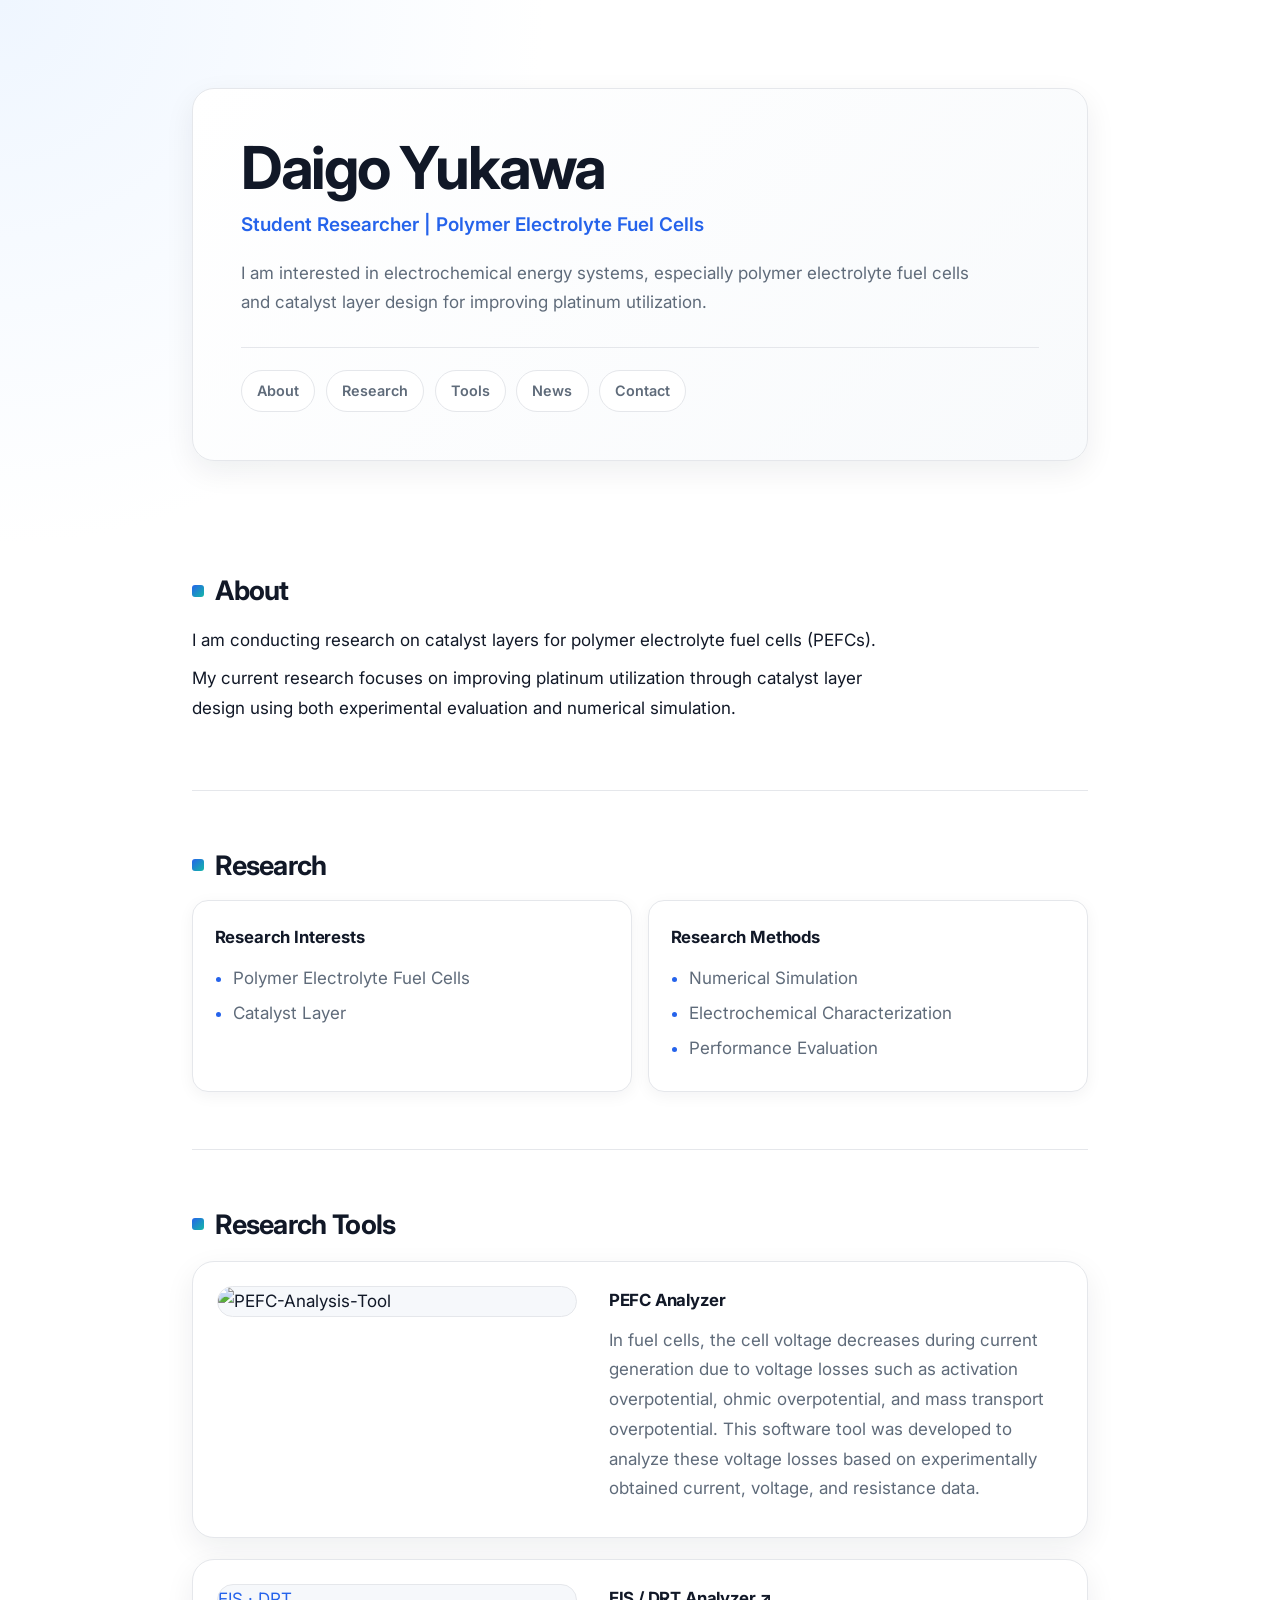
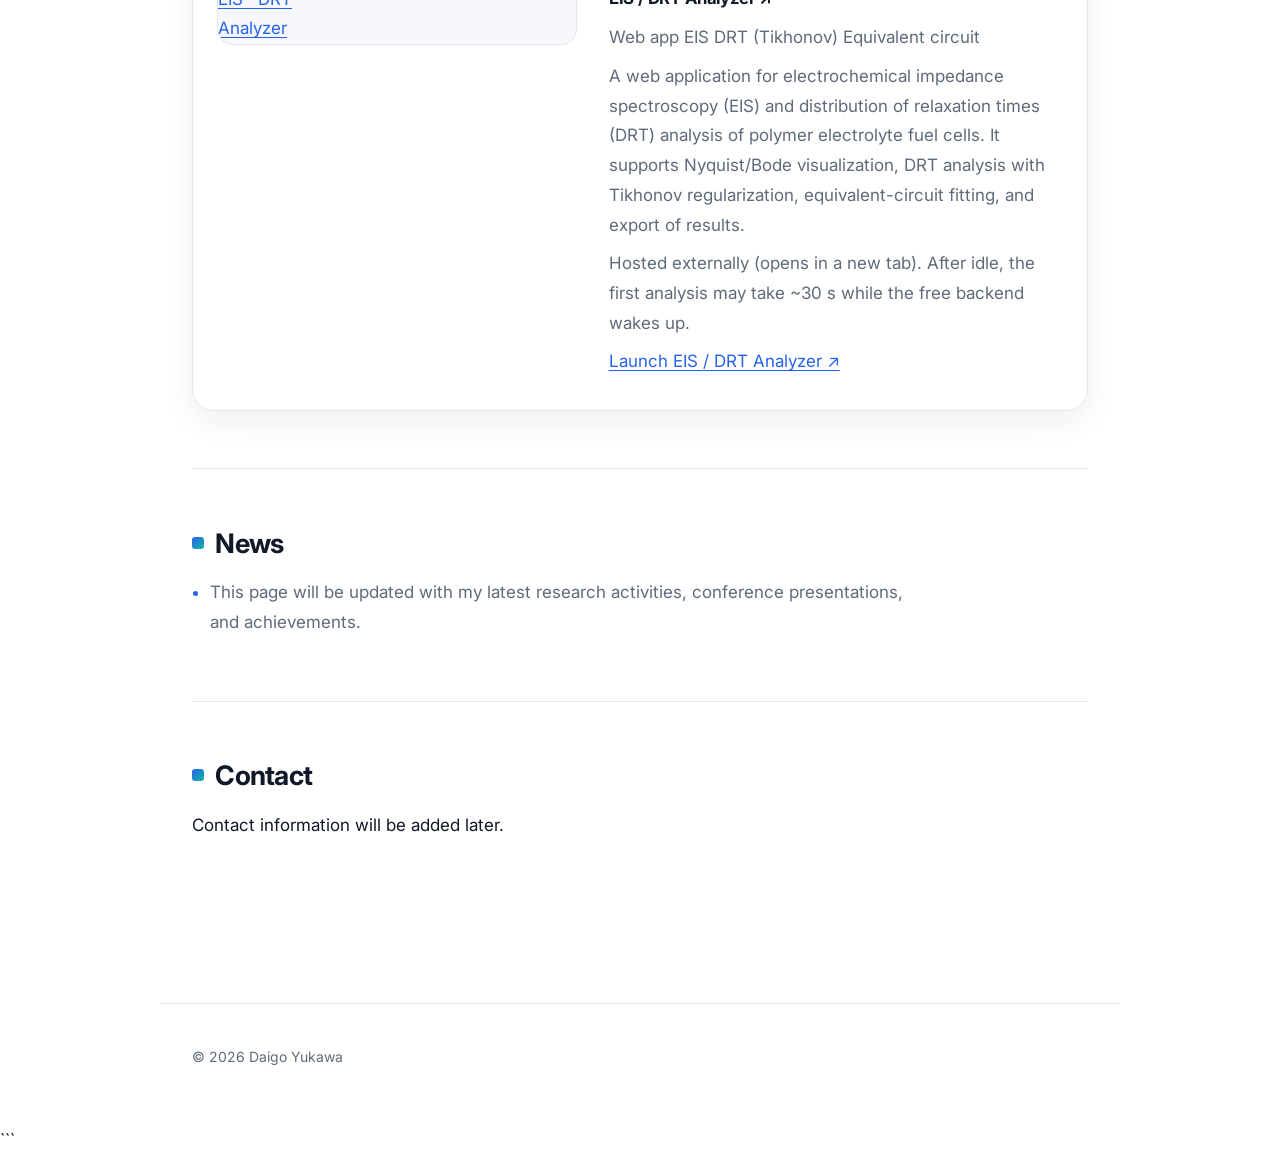
==== commit 9698b202: "Update index.html" ====
--- a/index.html
+++ b/index.html
@@ -107,6 +107,33 @@
           </p>
         </div>
       </article>
+       <article class="tool-card">
+          <a class="tool-image tool-thumb" href="https://eis-drt-analyzer.vercel.app" target="_blank" rel="noopener" aria-label="Open the EIS / DRT Analyzer (external)">
+            <span>EIS · DRT<br>Analyzer</span>
+          </a>
+
+          <div class="tool-content">
+            <h3><a href="https://eis-drt-analyzer.vercel.app" target="_blank" rel="noopener">EIS / DRT Analyzer <span class="ext-mark" aria-hidden="true">↗</span></a></h3>
+
+            <p class="tag-row">
+              <span class="tag editable">Web app</span>
+              <span class="tag editable">EIS</span>
+              <span class="tag editable">DRT (Tikhonov)</span>
+              <span class="tag editable">Equivalent circuit</span>
+            </p>
+
+            <p class="editable">
+              A web application for electrochemical impedance spectroscopy (EIS) and distribution of relaxation times (DRT) analysis of polymer electrolyte fuel cells. It supports Nyquist/Bode visualization, DRT analysis with Tikhonov regularization, equivalent-circuit fitting, and export of results.
+            </p>
+
+            <p class="empty-note" style="margin-top:.4rem">Hosted externally (opens in a new tab). After idle, the first analysis may take ~30 s while the free backend wakes up.</p>
+
+            <p>
+              <a class="btn-primary" href="https://eis-drt-analyzer.vercel.app" target="_blank" rel="noopener">Launch EIS / DRT Analyzer ↗</a>
+            </p>
+          </div>
+        </article>
+
     </section>
 
     <!-- News -->
